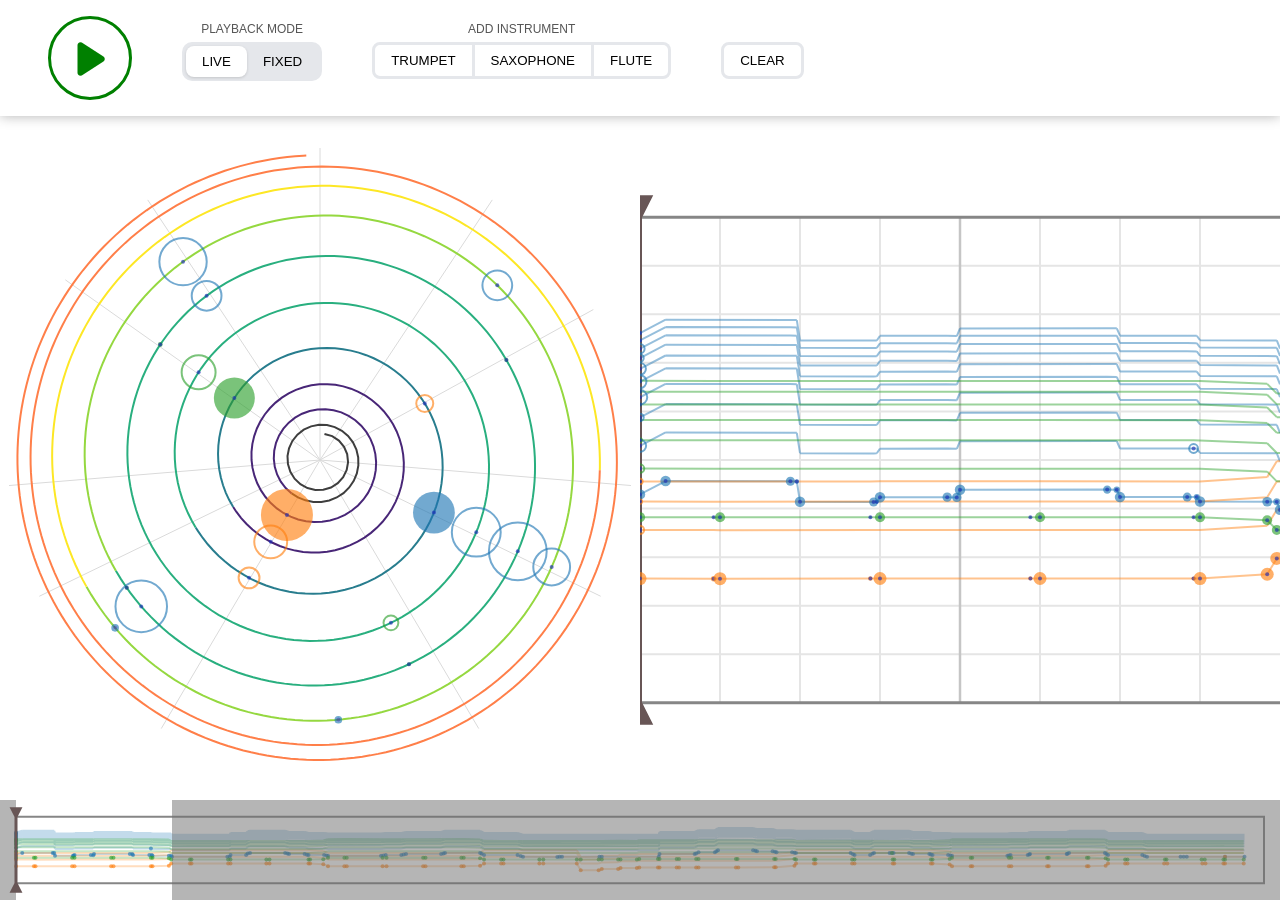
==== projects/torusophone/out/index.html @ cc16b2d4 "Many changes; remove experience; flesh out torusophone, nc-pruning, bike-lock-alarm" ====
<!DOCTYPE html><html lang="en"><head><meta charSet="utf-8"/><meta name="viewport" content="width=device-width, initial-scale=1"/><link rel="preload" as="image" href="./icons/start-48-green.png"/><link rel="stylesheet" href="./_next/static/css/07da4946626a6dce.css" data-precedence="next"/><link rel="preload" as="script" fetchPriority="low" href="./_next/static/chunks/webpack-fc6c26afad693bab.js"/><script src="./_next/static/chunks/11eacf67-af4eca562507c341.js" async=""></script><script src="./_next/static/chunks/954-d3058765e5e1def7.js" async=""></script><script src="./_next/static/chunks/main-app-77a0eec2113d0dcd.js" async=""></script><script src="./_next/static/chunks/app/page-30886ca1866dd599.js" async=""></script><title>Torusophone</title><meta name="description" content="Torusophone"/><link rel="icon" href="/favicon.ico" type="image/x-icon" sizes="16x16"/><script src="./_next/static/chunks/polyfills-42372ed130431b0a.js" noModule=""></script></head><body><div><div class="page_main_group__D3KaQ"><div class="page_control_bar__6zczi"><div class="ControlBar_control_bar__wLQH1"><button style="padding:16px" class="ControlBar_play_button__kRJ9k ControlBar_stopped__zQcPH"><img src="./icons/start-48-green.png"/></button><div style="width:50px"></div><div class="ControlBar_control_bar_section_group__ShelW"><span>PLAYBACK MODE</span><div class="ControlBar_playback_mode_toggle__LFJYL"><button class="undefined ControlBar_active__6jMg6">LIVE</button><button class="undefined ">FIXED</button></div></div><div style="width:50px"></div><div class="ControlBar_control_bar_section_group__ShelW"><span>ADD INSTRUMENT</span><div class="ControlBar_add_instrument_options__ah3N0"><button>TRUMPET</button><button>SAXOPHONE</button><button>FLUTE</button></div></div><div style="width:50px"></div><div class="ControlBar_control_bar_section_group__ShelW"><span> </span><button class="ControlBar_clear_button__U_CHT">CLEAR</button></div></div></div><div class="page_canvas_group__Ycfw_"><canvas class="Canvas_canvas__rmY4H"></canvas></div></div></div><script src="./_next/static/chunks/webpack-fc6c26afad693bab.js" async=""></script><script>(self.__next_f=self.__next_f||[]).push([0])</script><script>self.__next_f.push([1,"1:\"$Sreact.fragment\"\n2:I[1063,[],\"\"]\n3:I[1483,[],\"\"]\n4:I[5234,[],\"ClientPageRoot\"]\n5:I[7838,[\"974\",\"static/chunks/app/page-30886ca1866dd599.js\"],\"default\"]\n8:I[5125,[],\"OutletBoundary\"]\nb:I[5125,[],\"ViewportBoundary\"]\nd:I[5125,[],\"MetadataBoundary\"]\nf:I[1954,[],\"\"]\n:HL[\"./_next/static/css/07da4946626a6dce.css\",\"style\"]\n"])</script><script>self.__next_f.push([1,"0:{\"P\":null,\"b\":\"MOKi3RlialJSDv6XDjof8\",\"p\":\".\",\"c\":[\"\",\"\"],\"i\":false,\"f\":[[[\"\",{\"children\":[\"__PAGE__\",{}]},\"$undefined\",\"$undefined\",true],[\"\",[\"$\",\"$1\",\"c\",{\"children\":[null,[\"$\",\"html\",null,{\"lang\":\"en\",\"children\":[\"$\",\"body\",null,{\"children\":[\"$\",\"$L2\",null,{\"parallelRouterKey\":\"children\",\"error\":\"$undefined\",\"errorStyles\":\"$undefined\",\"errorScripts\":\"$undefined\",\"template\":[\"$\",\"$L3\",null,{}],\"templateStyles\":\"$undefined\",\"templateScripts\":\"$undefined\",\"notFound\":[[[\"$\",\"title\",null,{\"children\":\"404: This page could not be found.\"}],[\"$\",\"div\",null,{\"style\":{\"fontFamily\":\"system-ui,\\\"Segoe UI\\\",Roboto,Helvetica,Arial,sans-serif,\\\"Apple Color Emoji\\\",\\\"Segoe UI Emoji\\\"\",\"height\":\"100vh\",\"textAlign\":\"center\",\"display\":\"flex\",\"flexDirection\":\"column\",\"alignItems\":\"center\",\"justifyContent\":\"center\"},\"children\":[\"$\",\"div\",null,{\"children\":[[\"$\",\"style\",null,{\"dangerouslySetInnerHTML\":{\"__html\":\"body{color:#000;background:#fff;margin:0}.next-error-h1{border-right:1px solid rgba(0,0,0,.3)}@media (prefers-color-scheme:dark){body{color:#fff;background:#000}.next-error-h1{border-right:1px solid rgba(255,255,255,.3)}}\"}}],[\"$\",\"h1\",null,{\"className\":\"next-error-h1\",\"style\":{\"display\":\"inline-block\",\"margin\":\"0 20px 0 0\",\"padding\":\"0 23px 0 0\",\"fontSize\":24,\"fontWeight\":500,\"verticalAlign\":\"top\",\"lineHeight\":\"49px\"},\"children\":404}],[\"$\",\"div\",null,{\"style\":{\"display\":\"inline-block\"},\"children\":[\"$\",\"h2\",null,{\"style\":{\"fontSize\":14,\"fontWeight\":400,\"lineHeight\":\"49px\",\"margin\":0},\"children\":\"This page could not be found.\"}]}]]}]}]],[]],\"forbidden\":\"$undefined\",\"unauthorized\":\"$undefined\"}]}]}]]}],{\"children\":[\"__PAGE__\",[\"$\",\"$1\",\"c\",{\"children\":[[\"$\",\"$L4\",null,{\"Component\":\"$5\",\"searchParams\":{},\"params\":{},\"promises\":[\"$@6\",\"$@7\"]}],\"$undefined\",[[\"$\",\"link\",\"0\",{\"rel\":\"stylesheet\",\"href\":\"./_next/static/css/07da4946626a6dce.css\",\"precedence\":\"next\",\"crossOrigin\":\"$undefined\",\"nonce\":\"$undefined\"}]],[\"$\",\"$L8\",null,{\"children\":[\"$L9\",\"$La\",null]}]]}],{},null,false]},null,false],[\"$\",\"$1\",\"h\",{\"children\":[null,[\"$\",\"$1\",\"0rQ4YnXta54bhO1ReoKhm\",{\"children\":[[\"$\",\"$Lb\",null,{\"children\":\"$Lc\"}],null]}],[\"$\",\"$Ld\",null,{\"children\":\"$Le\"}]]}],false]],\"m\":\"$undefined\",\"G\":[\"$f\",\"$undefined\"],\"s\":false,\"S\":true}\n"])</script><script>self.__next_f.push([1,"6:{}\n7:{}\n"])</script><script>self.__next_f.push([1,"c:[[\"$\",\"meta\",\"0\",{\"charSet\":\"utf-8\"}],[\"$\",\"meta\",\"1\",{\"name\":\"viewport\",\"content\":\"width=device-width, initial-scale=1\"}]]\n9:null\n"])</script><script>self.__next_f.push([1,"a:null\ne:[[\"$\",\"title\",\"0\",{\"children\":\"Torusophone\"}],[\"$\",\"meta\",\"1\",{\"name\":\"description\",\"content\":\"Torusophone\"}],[\"$\",\"link\",\"2\",{\"rel\":\"icon\",\"href\":\"/favicon.ico\",\"type\":\"image/x-icon\",\"sizes\":\"16x16\"}]]\n"])</script></body></html>
---- projects/torusophone/out/_next/static/css/07da4946626a6dce.css ----
.page_main_group__D3KaQ{--control_bar_height:120px;font-size:large;position:fixed;top:0;left:0;height:100vh;width:100vw}.page_main_group__D3KaQ>.page_canvas_group__Ycfw_{width:100%;top:var(--control_bar_height);height:calc(100% - var(--control_bar_height))}.page_main_group__D3KaQ>.page_control_bar__6zczi{width:100%;height:var(--control_bar_height)}.ControlBar_control_bar__wLQH1{display:flex;box-shadow:0 0 12px rgba(0,0,0,.3)}.ControlBar_play_button__kRJ9k{margin:16px 0 16px 48px;width:84px;height:84px;border-radius:100%;border:3px solid #d1d3d6;background:white}.ControlBar_play_button__kRJ9k.ControlBar_stopped__zQcPH{border-color:#008000}.ControlBar_play_button__kRJ9k.ControlBar_playing__u5MqS{border-color:#C91E18}.ControlBar_play_button__kRJ9k:hover{box-shadow:0 0 12px rgba(0,0,0,.2)}.ControlBar_control_bar_section_group__ShelW{margin:16px 0;display:flex;flex-direction:column;align-items:center}.ControlBar_control_bar_section_group__ShelW>span{font-family:sans-serif;font-size:12px;color:#555555;padding:6px}.ControlBar_playback_mode_toggle__LFJYL{display:inline-flex;background:#e5e7eb;padding:4px;border-radius:10px}.ControlBar_playback_mode_toggle__LFJYL button{border:none;background:transparent;padding:8px 16px;border-radius:8px;cursor:pointer}.ControlBar_playback_mode_toggle__LFJYL button.ControlBar_active__6jMg6{background:white;box-shadow:0 1px 3px rgba(0,0,0,.15)}.ControlBar_add_instrument_options__ah3N0{display:flex}.ControlBar_add_instrument_options__ah3N0 button{border:3px solid #e5e7eb;padding:8px 16px;border-radius:8px;background:white}.ControlBar_add_instrument_options__ah3N0 button:hover{box-shadow:0 0 12px rgba(0,0,0,.15)}.ControlBar_add_instrument_options__ah3N0 button:not(:first-child){border-top-left-radius:0;border-bottom-left-radius:0;border-left-width:0}.ControlBar_add_instrument_options__ah3N0 button:not(:last-child){border-top-right-radius:0;border-bottom-right-radius:0}.ControlBar_clear_button__U_CHT{border:3px solid #e5e7eb;padding:8px 16px;border-radius:8px;background:white}.ControlBar_clear_button__U_CHT:hover{border-color:#c21212;color:#c21212}.Canvas_canvas__rmY4H{display:block;width:100%;height:100%}
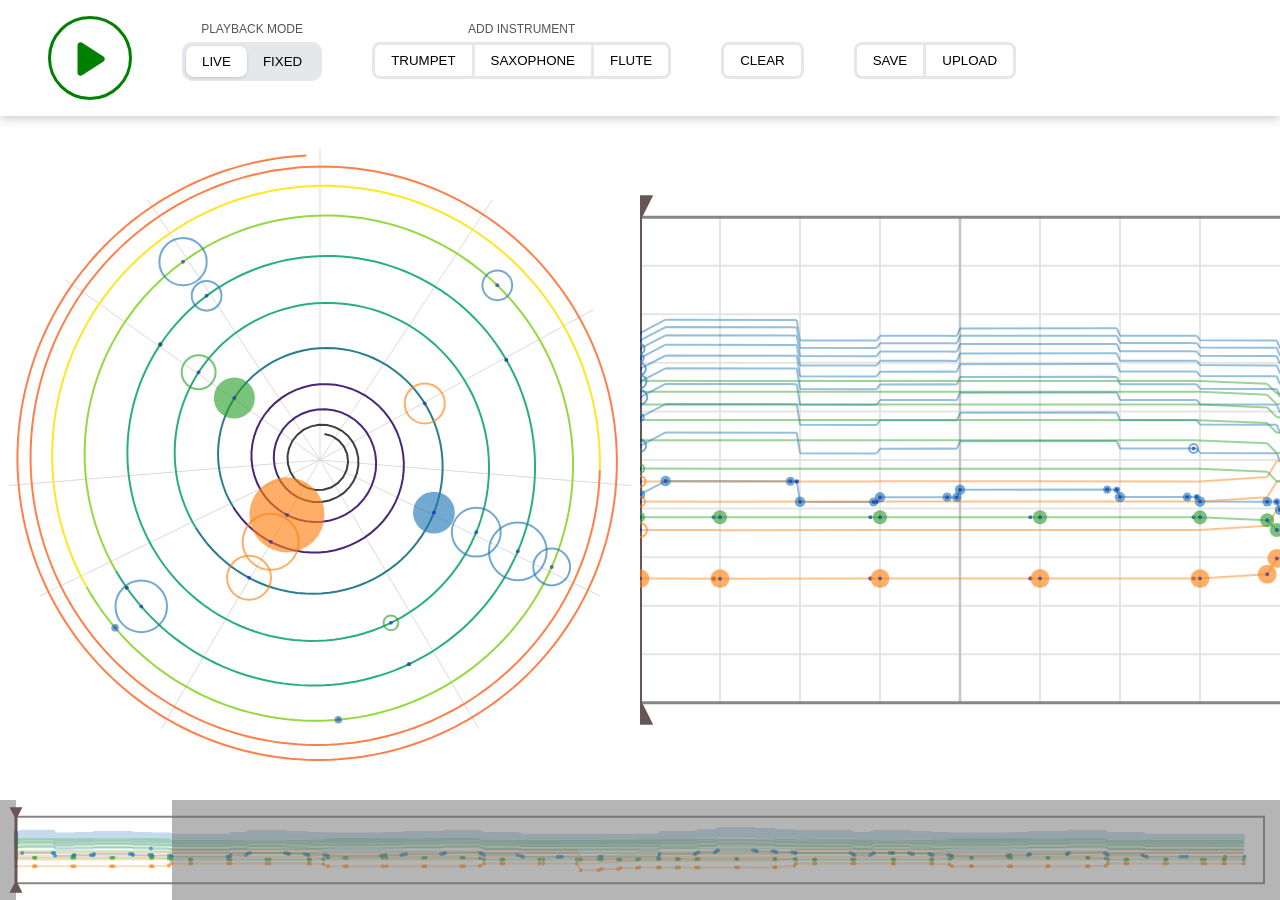
==== commit 2f211ae4: "New Torusophone build" ====
--- a/projects/torusophone/out/index.html
+++ b/projects/torusophone/out/index.html
@@ -1 +1 @@
-<!DOCTYPE html><html lang="en"><head><meta charSet="utf-8"/><meta name="viewport" content="width=device-width, initial-scale=1"/><link rel="preload" as="image" href="./icons/start-48-green.png"/><link rel="stylesheet" href="./_next/static/css/07da4946626a6dce.css" data-precedence="next"/><link rel="preload" as="script" fetchPriority="low" href="./_next/static/chunks/webpack-fc6c26afad693bab.js"/><script src="./_next/static/chunks/11eacf67-af4eca562507c341.js" async=""></script><script src="./_next/static/chunks/954-d3058765e5e1def7.js" async=""></script><script src="./_next/static/chunks/main-app-77a0eec2113d0dcd.js" async=""></script><script src="./_next/static/chunks/app/page-30886ca1866dd599.js" async=""></script><title>Torusophone</title><meta name="description" content="Torusophone"/><link rel="icon" href="/favicon.ico" type="image/x-icon" sizes="16x16"/><script src="./_next/static/chunks/polyfills-42372ed130431b0a.js" noModule=""></script></head><body><div><div class="page_main_group__D3KaQ"><div class="page_control_bar__6zczi"><div class="ControlBar_control_bar__wLQH1"><button style="padding:16px" class="ControlBar_play_button__kRJ9k ControlBar_stopped__zQcPH"><img src="./icons/start-48-green.png"/></button><div style="width:50px"></div><div class="ControlBar_control_bar_section_group__ShelW"><span>PLAYBACK MODE</span><div class="ControlBar_playback_mode_toggle__LFJYL"><button class="undefined ControlBar_active__6jMg6">LIVE</button><button class="undefined ">FIXED</button></div></div><div style="width:50px"></div><div class="ControlBar_control_bar_section_group__ShelW"><span>ADD INSTRUMENT</span><div class="ControlBar_add_instrument_options__ah3N0"><button>TRUMPET</button><button>SAXOPHONE</button><button>FLUTE</button></div></div><div style="width:50px"></div><div class="ControlBar_control_bar_section_group__ShelW"><span> </span><button class="ControlBar_clear_button__U_CHT">CLEAR</button></div></div></div><div class="page_canvas_group__Ycfw_"><canvas class="Canvas_canvas__rmY4H"></canvas></div></div></div><script src="./_next/static/chunks/webpack-fc6c26afad693bab.js" async=""></script><script>(self.__next_f=self.__next_f||[]).push([0])</script><script>self.__next_f.push([1,"1:\"$Sreact.fragment\"\n2:I[1063,[],\"\"]\n3:I[1483,[],\"\"]\n4:I[5234,[],\"ClientPageRoot\"]\n5:I[7838,[\"974\",\"static/chunks/app/page-30886ca1866dd599.js\"],\"default\"]\n8:I[5125,[],\"OutletBoundary\"]\nb:I[5125,[],\"ViewportBoundary\"]\nd:I[5125,[],\"MetadataBoundary\"]\nf:I[1954,[],\"\"]\n:HL[\"./_next/static/css/07da4946626a6dce.css\",\"style\"]\n"])</script><script>self.__next_f.push([1,"0:{\"P\":null,\"b\":\"MOKi3RlialJSDv6XDjof8\",\"p\":\".\",\"c\":[\"\",\"\"],\"i\":false,\"f\":[[[\"\",{\"children\":[\"__PAGE__\",{}]},\"$undefined\",\"$undefined\",true],[\"\",[\"$\",\"$1\",\"c\",{\"children\":[null,[\"$\",\"html\",null,{\"lang\":\"en\",\"children\":[\"$\",\"body\",null,{\"children\":[\"$\",\"$L2\",null,{\"parallelRouterKey\":\"children\",\"error\":\"$undefined\",\"errorStyles\":\"$undefined\",\"errorScripts\":\"$undefined\",\"template\":[\"$\",\"$L3\",null,{}],\"templateStyles\":\"$undefined\",\"templateScripts\":\"$undefined\",\"notFound\":[[[\"$\",\"title\",null,{\"children\":\"404: This page could not be found.\"}],[\"$\",\"div\",null,{\"style\":{\"fontFamily\":\"system-ui,\\\"Segoe UI\\\",Roboto,Helvetica,Arial,sans-serif,\\\"Apple Color Emoji\\\",\\\"Segoe UI Emoji\\\"\",\"height\":\"100vh\",\"textAlign\":\"center\",\"display\":\"flex\",\"flexDirection\":\"column\",\"alignItems\":\"center\",\"justifyContent\":\"center\"},\"children\":[\"$\",\"div\",null,{\"children\":[[\"$\",\"style\",null,{\"dangerouslySetInnerHTML\":{\"__html\":\"body{color:#000;background:#fff;margin:0}.next-error-h1{border-right:1px solid rgba(0,0,0,.3)}@media (prefers-color-scheme:dark){body{color:#fff;background:#000}.next-error-h1{border-right:1px solid rgba(255,255,255,.3)}}\"}}],[\"$\",\"h1\",null,{\"className\":\"next-error-h1\",\"style\":{\"display\":\"inline-block\",\"margin\":\"0 20px 0 0\",\"padding\":\"0 23px 0 0\",\"fontSize\":24,\"fontWeight\":500,\"verticalAlign\":\"top\",\"lineHeight\":\"49px\"},\"children\":404}],[\"$\",\"div\",null,{\"style\":{\"display\":\"inline-block\"},\"children\":[\"$\",\"h2\",null,{\"style\":{\"fontSize\":14,\"fontWeight\":400,\"lineHeight\":\"49px\",\"margin\":0},\"children\":\"This page could not be found.\"}]}]]}]}]],[]],\"forbidden\":\"$undefined\",\"unauthorized\":\"$undefined\"}]}]}]]}],{\"children\":[\"__PAGE__\",[\"$\",\"$1\",\"c\",{\"children\":[[\"$\",\"$L4\",null,{\"Component\":\"$5\",\"searchParams\":{},\"params\":{},\"promises\":[\"$@6\",\"$@7\"]}],\"$undefined\",[[\"$\",\"link\",\"0\",{\"rel\":\"stylesheet\",\"href\":\"./_next/static/css/07da4946626a6dce.css\",\"precedence\":\"next\",\"crossOrigin\":\"$undefined\",\"nonce\":\"$undefined\"}]],[\"$\",\"$L8\",null,{\"children\":[\"$L9\",\"$La\",null]}]]}],{},null,false]},null,false],[\"$\",\"$1\",\"h\",{\"children\":[null,[\"$\",\"$1\",\"0rQ4YnXta54bhO1ReoKhm\",{\"children\":[[\"$\",\"$Lb\",null,{\"children\":\"$Lc\"}],null]}],[\"$\",\"$Ld\",null,{\"children\":\"$Le\"}]]}],false]],\"m\":\"$undefined\",\"G\":[\"$f\",\"$undefined\"],\"s\":false,\"S\":true}\n"])</script><script>self.__next_f.push([1,"6:{}\n7:{}\n"])</script><script>self.__next_f.push([1,"c:[[\"$\",\"meta\",\"0\",{\"charSet\":\"utf-8\"}],[\"$\",\"meta\",\"1\",{\"name\":\"viewport\",\"content\":\"width=device-width, initial-scale=1\"}]]\n9:null\n"])</script><script>self.__next_f.push([1,"a:null\ne:[[\"$\",\"title\",\"0\",{\"children\":\"Torusophone\"}],[\"$\",\"meta\",\"1\",{\"name\":\"description\",\"content\":\"Torusophone\"}],[\"$\",\"link\",\"2\",{\"rel\":\"icon\",\"href\":\"/favicon.ico\",\"type\":\"image/x-icon\",\"sizes\":\"16x16\"}]]\n"])</script></body></html>+<!DOCTYPE html><html lang="en"><head><meta charSet="utf-8"/><meta name="viewport" content="width=device-width, initial-scale=1"/><link rel="preload" as="image" href="./icons/start-48-green.png"/><link rel="stylesheet" href="/projects/torusophone/out/_next/static/css/ad4408132cbdd691.css" data-precedence="next"/><link rel="preload" as="script" fetchPriority="low" href="/projects/torusophone/out/_next/static/chunks/webpack-ef58dfbe320a62ec.js"/><script src="/projects/torusophone/out/_next/static/chunks/11eacf67-af4eca562507c341.js" async=""></script><script src="/projects/torusophone/out/_next/static/chunks/954-a719b913e339bb7a.js" async=""></script><script src="/projects/torusophone/out/_next/static/chunks/main-app-77a0eec2113d0dcd.js" async=""></script><script src="/projects/torusophone/out/_next/static/chunks/app/page-fc75f1152e9906b6.js" async=""></script><title>Torusophone</title><meta name="description" content="Torusophone"/><link rel="icon" href="/projects/torusophone/out/favicon.ico" type="image/x-icon" sizes="16x16"/><script src="/projects/torusophone/out/_next/static/chunks/polyfills-42372ed130431b0a.js" noModule=""></script></head><body><div><div class="page_main_group__D3KaQ"><div class="page_control_bar__6zczi"><div class="ControlBar_control_bar__wLQH1"><button style="padding:16px" class="ControlBar_play_button__kRJ9k ControlBar_stopped__zQcPH"><img src="./icons/start-48-green.png"/></button><div style="width:50px"></div><div class="ControlBar_control_bar_section_group__ShelW"><span>PLAYBACK MODE</span><div class="ControlBar_playback_mode_toggle__LFJYL"><button class="undefined ControlBar_active__6jMg6">LIVE</button><button class="undefined ">FIXED</button></div></div><div style="width:50px"></div><div class="ControlBar_control_bar_section_group__ShelW"><span>ADD INSTRUMENT</span><div class="ControlBar_button_row__ku8nL ControlBar_add_instrument_options__ah3N0"><button>TRUMPET</button><button>SAXOPHONE</button><button>FLUTE</button></div></div><div style="width:50px"></div><div class="ControlBar_control_bar_section_group__ShelW"><span> </span><button class="ControlBar_clear_button__U_CHT">CLEAR</button></div><div style="width:50px"></div><div class="ControlBar_control_bar_section_group__ShelW"><span> </span><input type="file" accept=".json" hidden=""/><div class="ControlBar_button_row__ku8nL ControlBar_file_options__PlNid"><button>SAVE</button><button>UPLOAD</button></div></div></div></div><div class="page_canvas_group__Ycfw_"><canvas class="Canvas_canvas__rmY4H"></canvas></div></div></div><script src="/projects/torusophone/out/_next/static/chunks/webpack-ef58dfbe320a62ec.js" async=""></script><script>(self.__next_f=self.__next_f||[]).push([0])</script><script>self.__next_f.push([1,"1:\"$Sreact.fragment\"\n2:I[1063,[],\"\"]\n3:I[1483,[],\"\"]\n4:I[5234,[],\"ClientPageRoot\"]\n5:I[7838,[\"974\",\"static/chunks/app/page-fc75f1152e9906b6.js\"],\"default\"]\n8:I[5125,[],\"OutletBoundary\"]\nb:I[5125,[],\"ViewportBoundary\"]\nd:I[5125,[],\"MetadataBoundary\"]\nf:I[1954,[],\"\"]\n:HL[\"/projects/torusophone/out/_next/static/css/ad4408132cbdd691.css\",\"style\"]\n"])</script><script>self.__next_f.push([1,"0:{\"P\":null,\"b\":\"0Foji4XsWlMv6ZOs0ruyX\",\"p\":\"/projects/torusophone/out\",\"c\":[\"\",\"\"],\"i\":false,\"f\":[[[\"\",{\"children\":[\"__PAGE__\",{}]},\"$undefined\",\"$undefined\",true],[\"\",[\"$\",\"$1\",\"c\",{\"children\":[null,[\"$\",\"html\",null,{\"lang\":\"en\",\"children\":[\"$\",\"body\",null,{\"children\":[\"$\",\"$L2\",null,{\"parallelRouterKey\":\"children\",\"error\":\"$undefined\",\"errorStyles\":\"$undefined\",\"errorScripts\":\"$undefined\",\"template\":[\"$\",\"$L3\",null,{}],\"templateStyles\":\"$undefined\",\"templateScripts\":\"$undefined\",\"notFound\":[[[\"$\",\"title\",null,{\"children\":\"404: This page could not be found.\"}],[\"$\",\"div\",null,{\"style\":{\"fontFamily\":\"system-ui,\\\"Segoe UI\\\",Roboto,Helvetica,Arial,sans-serif,\\\"Apple Color Emoji\\\",\\\"Segoe UI Emoji\\\"\",\"height\":\"100vh\",\"textAlign\":\"center\",\"display\":\"flex\",\"flexDirection\":\"column\",\"alignItems\":\"center\",\"justifyContent\":\"center\"},\"children\":[\"$\",\"div\",null,{\"children\":[[\"$\",\"style\",null,{\"dangerouslySetInnerHTML\":{\"__html\":\"body{color:#000;background:#fff;margin:0}.next-error-h1{border-right:1px solid rgba(0,0,0,.3)}@media (prefers-color-scheme:dark){body{color:#fff;background:#000}.next-error-h1{border-right:1px solid rgba(255,255,255,.3)}}\"}}],[\"$\",\"h1\",null,{\"className\":\"next-error-h1\",\"style\":{\"display\":\"inline-block\",\"margin\":\"0 20px 0 0\",\"padding\":\"0 23px 0 0\",\"fontSize\":24,\"fontWeight\":500,\"verticalAlign\":\"top\",\"lineHeight\":\"49px\"},\"children\":404}],[\"$\",\"div\",null,{\"style\":{\"display\":\"inline-block\"},\"children\":[\"$\",\"h2\",null,{\"style\":{\"fontSize\":14,\"fontWeight\":400,\"lineHeight\":\"49px\",\"margin\":0},\"children\":\"This page could not be found.\"}]}]]}]}]],[]],\"forbidden\":\"$undefined\",\"unauthorized\":\"$undefined\"}]}]}]]}],{\"children\":[\"__PAGE__\",[\"$\",\"$1\",\"c\",{\"children\":[[\"$\",\"$L4\",null,{\"Component\":\"$5\",\"searchParams\":{},\"params\":{},\"promises\":[\"$@6\",\"$@7\"]}],\"$undefined\",[[\"$\",\"link\",\"0\",{\"rel\":\"stylesheet\",\"href\":\"/projects/torusophone/out/_next/static/css/ad4408132cbdd691.css\",\"precedence\":\"next\",\"crossOrigin\":\"$undefined\",\"nonce\":\"$undefined\"}]],[\"$\",\"$L8\",null,{\"children\":[\"$L9\",\"$La\",null]}]]}],{},null,false]},null,false],[\"$\",\"$1\",\"h\",{\"children\":[null,[\"$\",\"$1\",\"4oNIYbrkbVRSPe4UBlhr5\",{\"children\":[[\"$\",\"$Lb\",null,{\"children\":\"$Lc\"}],null]}],[\"$\",\"$Ld\",null,{\"children\":\"$Le\"}]]}],false]],\"m\":\"$undefined\",\"G\":[\"$f\",\"$undefined\"],\"s\":false,\"S\":true}\n"])</script><script>self.__next_f.push([1,"6:{}\n7:{}\n"])</script><script>self.__next_f.push([1,"c:[[\"$\",\"meta\",\"0\",{\"charSet\":\"utf-8\"}],[\"$\",\"meta\",\"1\",{\"name\":\"viewport\",\"content\":\"width=device-width, initial-scale=1\"}]]\n9:null\n"])</script><script>self.__next_f.push([1,"a:null\ne:[[\"$\",\"title\",\"0\",{\"children\":\"Torusophone\"}],[\"$\",\"meta\",\"1\",{\"name\":\"description\",\"content\":\"Torusophone\"}],[\"$\",\"link\",\"2\",{\"rel\":\"icon\",\"href\":\"/projects/torusophone/out/favicon.ico\",\"type\":\"image/x-icon\",\"sizes\":\"16x16\"}]]\n"])</script></body></html>
--- a/projects/torusophone/out/_next/static/css/ad4408132cbdd691.css
+++ b/projects/torusophone/out/_next/static/css/ad4408132cbdd691.css
@@ -0,0 +1 @@
+.page_main_group__D3KaQ{--control_bar_height:120px;font-size:large;position:fixed;top:0;left:0;height:100vh;width:100vw}.page_main_group__D3KaQ>.page_canvas_group__Ycfw_{width:100%;top:var(--control_bar_height);height:calc(100% - var(--control_bar_height))}.page_main_group__D3KaQ>.page_control_bar__6zczi{width:100%;height:var(--control_bar_height)}.ControlBar_control_bar__wLQH1{display:flex;box-shadow:0 0 12px rgba(0,0,0,.3)}.ControlBar_play_button__kRJ9k{margin:16px 0 16px 48px;width:84px;height:84px;border-radius:100%;border:3px solid #d1d3d6;background:white}.ControlBar_play_button__kRJ9k.ControlBar_stopped__zQcPH{border-color:#008000}.ControlBar_play_button__kRJ9k.ControlBar_playing__u5MqS{border-color:#C91E18}.ControlBar_play_button__kRJ9k:hover{box-shadow:0 0 12px rgba(0,0,0,.2)}.ControlBar_control_bar_section_group__ShelW{margin:16px 0;display:flex;flex-direction:column;align-items:center}.ControlBar_control_bar_section_group__ShelW>span{font-family:sans-serif;font-size:12px;color:#555555;padding:6px}.ControlBar_playback_mode_toggle__LFJYL{display:inline-flex;background:#e5e7eb;padding:4px;border-radius:10px}.ControlBar_playback_mode_toggle__LFJYL button{border:none;background:transparent;padding:8px 16px;border-radius:8px;cursor:pointer}.ControlBar_playback_mode_toggle__LFJYL button.ControlBar_active__6jMg6{background:white;box-shadow:0 1px 3px rgba(0,0,0,.15)}.ControlBar_button_row__ku8nL{display:flex}.ControlBar_button_row__ku8nL button{border:3px solid #e5e7eb;padding:8px 16px;border-radius:8px;background:white}.ControlBar_button_row__ku8nL button:not(:first-child){border-top-left-radius:0;border-bottom-left-radius:0}.ControlBar_button_row__ku8nL button:not(:last-child){border-top-right-radius:0;border-bottom-right-radius:0;border-right-width:0}.ControlBar_button_row__ku8nL button:not(:last-child):hover{border-right-width:3px}.ControlBar_button_row__ku8nL button:not(:last-child):hover+button{border-left-width:0}.ControlBar_add_instrument_options__ah3N0 button:hover{box-shadow:0 0 12px rgba(0,0,0,.15)}.ControlBar_clear_button__U_CHT{border:3px solid #e5e7eb;padding:8px 16px;border-radius:8px;background:white}.ControlBar_clear_button__U_CHT:hover{border-color:#c21212;color:#c21212}.ControlBar_file_options__PlNid button:hover{border-color:#021ea9;color:#021ea9}.Canvas_canvas__rmY4H{display:block;width:100%;height:100%}
